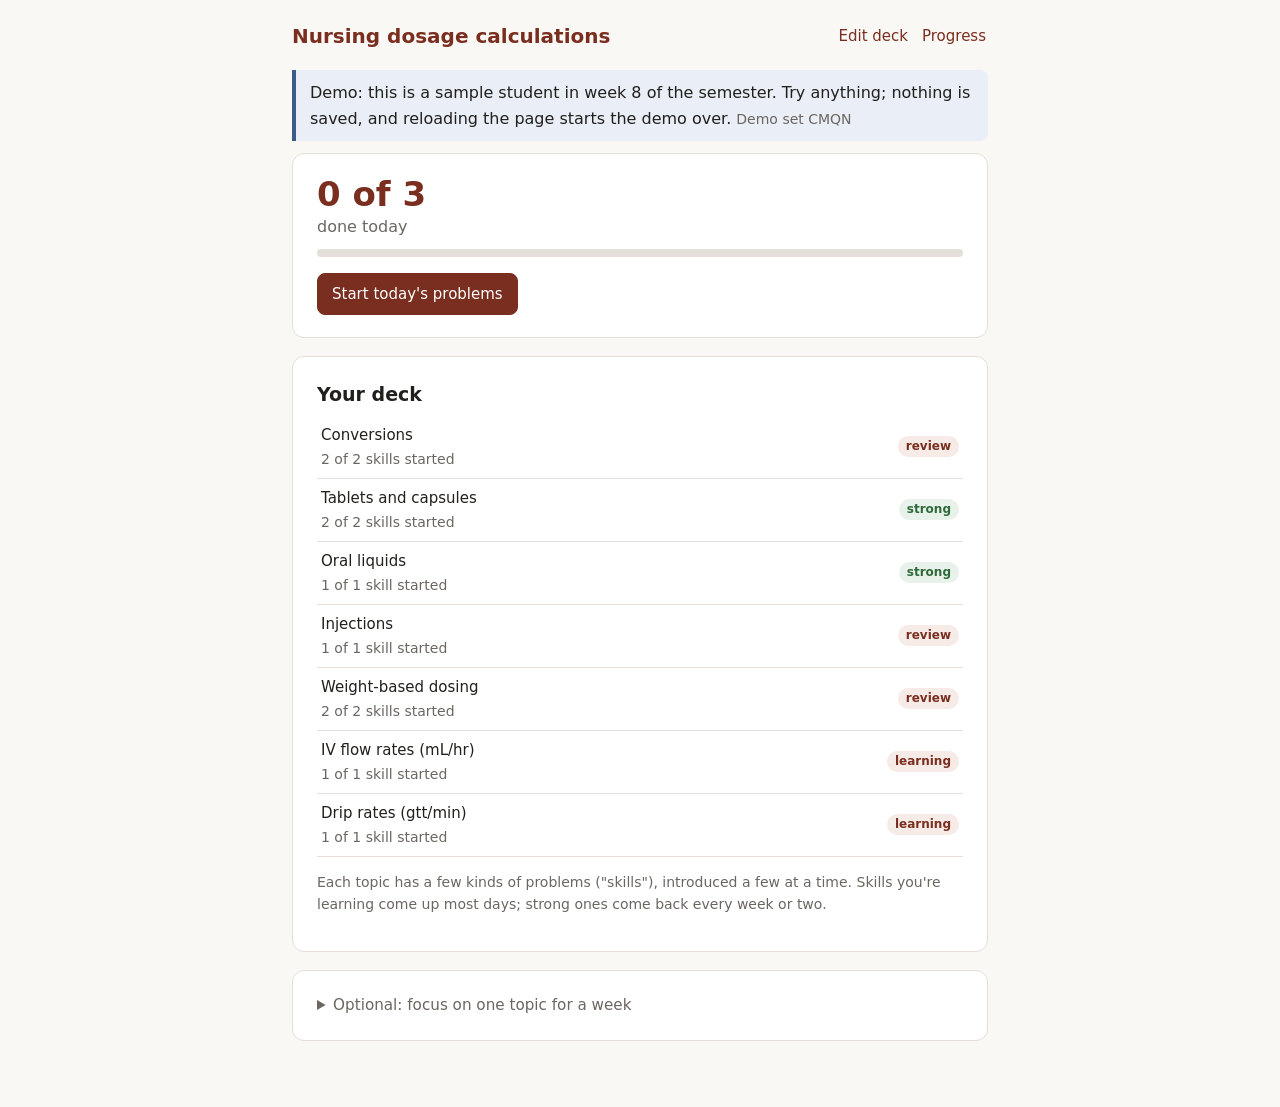
==== demo.html @ 54259c37 "Add files via upload" ====
<!doctype html>
<html lang="en">
<head>
<meta charset="utf-8">
<meta name="viewport" content="width=device-width, initial-scale=1">
<title>Nursing Dosage Calculations (demo)</title>
<link rel="stylesheet" href="vendor/katex/katex.min.css">
<link rel="stylesheet" href="style.css">
<script src="vendor/katex/katex.min.js"></script>
</head>
<body>
<div class="app" id="app"><p class="muted">Loading…</p></div>

<script src="loader.js"></script>
<script src="diagrams.js"></script>
<script src="labels.js"></script>
<script src="render.js"></script>
<script src="scheduler.js"></script>
<script src="config.js"></script>
<script src="telemetry.js"></script>
<script src="store.js"></script>
<script src="data/demo-state.js"></script>
<script src="app.js"></script>
</body>
</html>
---- style.css ----
/* Shared styles for the app (index.html) and the content preview (preview.html). */
:root {
  --bg: #faf8f5; --panel: #ffffff; --ink: #22201d; --muted: #6b6660; --line: #e4dfd8;
  --accent: #7a2e1f; --accent-soft: #f6ebe7; --ok: #2f6b3a; --ok-soft: #e8f2ea;
  --bad: #9a2a2a; --bad-soft: #f8e6e6; --check: #3c5a8a; --check-soft: #e9eef7;
  --liquid: #4a7fb5; --drug-stroke: none;
}
/* Dark palette: follows the system setting, and an explicit data-theme on the root wins both ways. */
@media (prefers-color-scheme: dark) {
  :root:not([data-theme="light"]) {
    --bg: #1b1a18; --panel: #24221f; --ink: #ece8e2; --muted: #a39d95; --line: #3a3733;
    --accent: #e58a72; --accent-soft: #3a2822; --ok: #8fcf9a; --ok-soft: #22312a;
    --bad: #f08c8c; --bad-soft: #3a2324; --check: #9db8e6; --check-soft: #232c3b;
    --liquid: #6fa3d9; --drug-stroke: var(--muted); color-scheme: dark;
  }
}
:root[data-theme="dark"] {
    --bg: #1b1a18; --panel: #24221f; --ink: #ece8e2; --muted: #a39d95; --line: #3a3733;
    --accent: #e58a72; --accent-soft: #3a2822; --ok: #8fcf9a; --ok-soft: #22312a;
    --bad: #f08c8c; --bad-soft: #3a2324; --check: #9db8e6; --check-soft: #232c3b;
    --liquid: #6fa3d9; --drug-stroke: var(--muted); color-scheme: dark;
}
.d-drug { stroke: var(--drug-stroke); stroke-width: 1; }
* { box-sizing: border-box; }
body { margin: 0; background: var(--bg); color: var(--ink);
       font: 16px/1.6 "Source Sans 3", system-ui, -apple-system, "Segoe UI", sans-serif; }
header { padding: 14px 20px; border-bottom: 1px solid var(--line); display: flex; gap: 16px;
         align-items: center; flex-wrap: wrap; }
header h1 { font-size: 18px; margin: 0; color: var(--accent); }
header .count { color: var(--muted); font-size: 14px; }
.layout { display: grid; grid-template-columns: 300px 1fr; min-height: calc(100vh - 56px); }
nav { border-right: 1px solid var(--line); padding: 12px; overflow-y: auto; max-height: calc(100vh - 56px); }
nav h3 { font-size: 13px; text-transform: uppercase; letter-spacing: .04em; color: var(--muted);
         margin: 14px 4px 6px; }
nav button { display: block; width: 100%; text-align: left; border: 0; background: none; color: var(--ink);
             padding: 6px 8px; border-radius: 6px; font: inherit; font-size: 14px; cursor: pointer; }
nav button:hover { background: var(--accent-soft); }
nav button.active { background: var(--accent-soft); color: var(--accent); font-weight: 600; }
nav .vmeta { color: var(--muted); font-size: 12px; }
main { padding: 24px clamp(16px, 4vw, 48px); max-width: 860px; }
.card { background: var(--panel); border: 1px solid var(--line); border-radius: 12px; padding: 22px 24px;
        margin-bottom: 18px; }
.pid { font: 13px ui-monospace, SFMono-Regular, Menlo, monospace; color: var(--muted);
       display: flex; justify-content: space-between; gap: 8px; flex-wrap: wrap; }
.pid a { color: var(--muted); }
.stem { font-size: 18px; margin: 10px 0 18px; }
.answer-row { display: flex; gap: 8px; align-items: center; flex-wrap: wrap; }
input[type=text] { font: inherit; padding: 8px 10px; border: 1px solid var(--line); border-radius: 8px;
                   background: var(--bg); color: var(--ink); width: 160px; }
.unit { color: var(--muted); }
button.btn { font: inherit; font-size: 15px; padding: 8px 14px; border-radius: 8px; cursor: pointer;
             border: 1px solid var(--accent); background: var(--accent); color: #fff; }
button.btn.ghost { background: transparent; color: var(--accent); }
.feedback { margin-top: 12px; padding: 10px 12px; border-radius: 8px; display: none; }
.feedback.ok { display: block; background: var(--ok-soft); color: var(--ok); }
.feedback.bad { display: block; background: var(--bad-soft); color: var(--bad); }
.tools { display: flex; gap: 8px; margin-top: 16px; flex-wrap: wrap; }
#solution { display: none; }
#solution.open { display: block; }
.blk-text { margin: 10px 0; }
.blk-section { margin: 16px 0; }
.blk-section .sec-head { margin: 0 0 4px; font-size: 17px; }
.sec-body { margin-left: 6px; padding-left: 18px; border-left: 2px solid var(--line); }
.sec-body > :first-child { margin-top: 6px; }
.blk-math { margin: 6px 0; overflow-x: auto; }
.blk-callout { margin: 10px 0; padding: 9px 13px; border-radius: 8px; border-left: 4px solid; }
.blk-callout.tag { background: var(--accent-soft); border-color: var(--accent); }
.blk-callout.check { background: var(--check-soft); border-color: var(--check); }
.blk-callout.warn { background: var(--bad-soft); border-color: var(--bad); }
.blk-table { border-collapse: collapse; margin: 10px 0; }
.blk-table th, .blk-table td { border: 1px solid var(--line); padding: 6px 10px; }
.blk-table td.hl { background: var(--accent-soft); font-weight: 600; }
.blk-diagram { margin: 14px 0; overflow-x: auto; }
.diagram { width: 100%; min-width: 460px; max-width: 620px; height: auto; display: block; }
.d-vessel { fill: none; stroke: var(--ink); stroke-width: 1.5; }
.d-liquid { fill: var(--liquid); opacity: .22; }
.d-drug { fill: #1d1b19; }
.d-drug-label { fill: #f4f1ec; font-size: 11px; }
.d-note { fill: var(--muted); font-size: 11px; font-style: italic; }
.d-label { fill: var(--muted); font-size: 14px; }
.d-conc { fill: var(--ink); font-size: 16px; font-weight: 600; }
.d-total { fill: var(--ink); font-size: 15px; }
.d-op { fill: var(--muted); font-size: 30px; }
.unknown { fill: var(--accent); font-weight: 700; }
details { margin-top: 10px; }
summary { cursor: pointer; color: var(--muted); }
pre { font-size: 13px; background: var(--bg); padding: 10px; border-radius: 8px; overflow-x: auto; }
@media (max-width: 760px) {
  .layout { grid-template-columns: 1fr; }
  nav { max-height: 240px; border-right: 0; border-bottom: 1px solid var(--line); }
}

/* ---------- App ---------- */
.app { max-width: 760px; margin: 0 auto; padding: 20px clamp(16px, 4vw, 32px) 48px; }
.app-head { display: flex; justify-content: space-between; align-items: center; gap: 12px; margin-bottom: 18px; }
.app-head h1 { font-size: 20px; margin: 0; color: var(--accent); }
.linkbtn { background: none; border: 0; color: var(--accent); font: inherit; font-size: 15px; cursor: pointer; padding: 4px 2px; }
.linkbtn:hover { text-decoration: underline; }
h2 { font-size: 19px; margin: 0 0 6px; }
.muted { color: var(--muted); }
.small { font-size: 14px; }
.notice { background: var(--check-soft); border-left: 4px solid var(--check); padding: 10px 14px; border-radius: 0 8px 8px 0; margin: 12px 0; }
.topic-list { list-style: none; padding: 0; margin: 12px 0; }
.topic-list li { display: flex; gap: 12px; align-items: flex-start; padding: 10px 4px; border-bottom: 1px solid var(--line); }
.topic-list li:last-child { border-bottom: 0; }
.topic-list input[type=checkbox] { width: 20px; height: 20px; margin-top: 3px; accent-color: var(--accent); flex: none; }
.topic-list label { flex: 1; cursor: pointer; }
.topic-list .tname { font-weight: 600; }
.topic-list .soon { opacity: .55; }
.badge { display: inline-block; font-size: 12px; padding: 1px 8px; border-radius: 999px; margin-left: 6px;
         background: var(--accent-soft); color: var(--accent); font-weight: 600; vertical-align: 2px; }
.badge.gray { background: var(--line); color: var(--muted); }
.badge.ok { background: var(--ok-soft); color: var(--ok); }
.row { display: flex; gap: 10px; align-items: center; flex-wrap: wrap; }
select { font: inherit; padding: 7px 34px 7px 12px; border-radius: 8px; border: 1px solid var(--line); color: var(--ink);
  -webkit-appearance: none; appearance: none; line-height: 1.3;
  background: var(--panel) url("data:image/svg+xml,%3Csvg xmlns='http://www.w3.org/2000/svg' width='12' height='8' viewBox='0 0 12 8'%3E%3Cpath d='M1 1l5 5 5-5' fill='none' stroke='%23888' stroke-width='1.6'/%3E%3C/svg%3E") no-repeat right 12px center; }
.today-count { font-size: 34px; font-weight: 700; color: var(--accent); line-height: 1.1; }
.progress { height: 8px; border-radius: 99px; background: var(--line); overflow: hidden; margin: 10px 0 16px; }
.progress > div { height: 100%; background: var(--accent); border-radius: 99px; transition: width .3s; }
.status-table { width: 100%; border-collapse: collapse; font-size: 15px; }
.status-table td { padding: 7px 4px; border-bottom: 1px solid var(--line); }
.status-table td:last-child { text-align: right; }
.rating { margin-top: 14px; }
.rating p { margin: 0 0 8px; font-weight: 600; }
.rating .row button { flex: 1; min-width: 120px; }
.rating .hint { display: block; font-size: 12px; font-weight: 400; opacity: .85; }
button.btn:disabled { opacity: .45; cursor: default; }
.problem-meta { display: flex; justify-content: space-between; gap: 8px; flex-wrap: wrap;
                font-size: 13px; color: var(--muted); margin-bottom: 4px; }
.problem-meta .pid { font-family: ui-monospace, SFMono-Regular, Menlo, monospace; }
.problem-meta a { color: var(--muted); }
.viewed-note { font-size: 14px; color: var(--muted); margin-top: 8px; }
.danger { color: var(--bad); }
input[type=file] { font: inherit; font-size: 14px; }
h3.collection { margin: 18px 0 0; font-size: .8rem; text-transform: uppercase; letter-spacing: .06em; color: var(--muted, #666); }
#catchUp { width: 20px; height: 20px; accent-color: var(--accent); flex: none; }
label[for=catchUp] .muted { display: block; font-weight: 400; }
.check-row { display: flex; gap: 12px; align-items: flex-start; margin: 14px 0 6px; }
.check-row label { cursor: pointer; }
.d-side { fill: var(--ink); font-size: 14px; }
.d-xline { stroke: var(--muted); stroke-width: 1.5; }
.d-xbox { fill: var(--bg, #fff); stroke: var(--line); }
.d-parts { fill: var(--accent); font-size: 15px; font-weight: 700; }
.d-srband { fill: var(--accent); opacity: .35; }
.d-errband { fill: none; stroke: var(--accent); stroke-width: 1.5; stroke-dasharray: 4 3; }
details.quiet > summary { cursor: pointer; color: var(--muted); font-size: .95rem; }
details.quiet[open] > summary { margin-bottom: 8px; }

/* Order card and drug label shown with a problem */
.stem:empty { display: none; }
.given { display: flex; flex-wrap: wrap; gap: 12px; align-items: flex-start; margin: 0 0 16px; }
.order-card { flex: 1 1 220px; min-width: 0; border: 1px solid var(--line, #d0d4d8); border-left: 4px solid var(--accent, #2f6b57);
  border-radius: 4px; padding: 10px 14px; font-size: 16px; }
.order-card b { display: block; font-size: 11px; letter-spacing: .08em; text-transform: uppercase; opacity: .7; }
.order-card div + b { margin-top: 6px; }
.label-wrap { flex: 1 1 340px; min-width: 0; background: #f2f2ee; border-radius: 6px; padding: 10px; display: flex; justify-content: center; }
.label-wrap svg.druglabel { max-width: 100%; height: auto; display: block; }
.question { font-size: 18px; font-weight: 600; margin: 0 0 16px; }
.blk-section .sec-head strong:first-child { letter-spacing: .02em; }
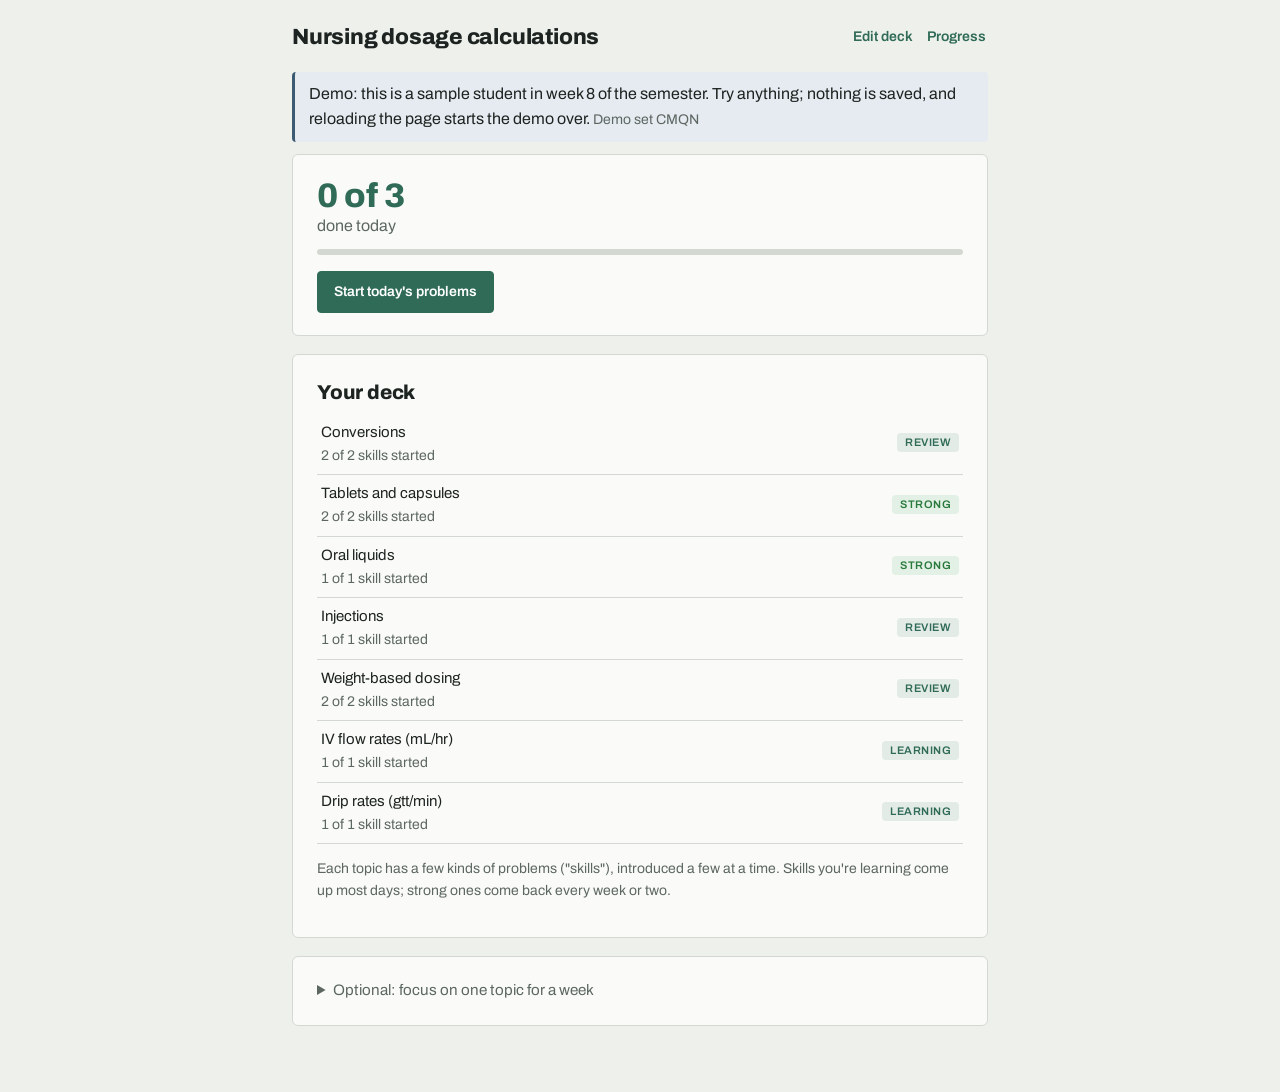
==== commit f05ea395: "Add files via upload" ====
--- a/demo.html
+++ b/demo.html
@@ -4,6 +4,8 @@
 <meta charset="utf-8">
 <meta name="viewport" content="width=device-width, initial-scale=1">
 <title>Nursing Dosage Calculations (demo)</title>
+<link rel="preconnect" href="https://fonts.googleapis.com">
+<link rel="stylesheet" href="https://fonts.googleapis.com/css2?family=Archivo:wght@400;600;800&family=IBM+Plex+Mono:wght@400;500&display=swap">
 <link rel="stylesheet" href="vendor/katex/katex.min.css">
 <link rel="stylesheet" href="style.css">
 <script src="vendor/katex/katex.min.js"></script>
--- a/style.css
+++ b/style.css
@@ -1,24 +1,25 @@
 /* Shared styles for the app (index.html) and the content preview (preview.html). */
+/* ===== Palette (per project). Nursing: green. Everything below the palette is shared design. ===== */
 :root {
-  --bg: #faf8f5; --panel: #ffffff; --ink: #22201d; --muted: #6b6660; --line: #e4dfd8;
-  --accent: #7a2e1f; --accent-soft: #f6ebe7; --ok: #2f6b3a; --ok-soft: #e8f2ea;
-  --bad: #9a2a2a; --bad-soft: #f8e6e6; --check: #3c5a8a; --check-soft: #e9eef7;
-  --liquid: #4a7fb5; --drug-stroke: none;
+  --bg: #eef0ec; --panel: #fafbf8; --ink: #1d2320; --muted: #5d6762; --line: #d3d8d2;
+  --accent: #2f6b57; --accent-soft: #e2ebe5; --ok: #2a7a3d; --ok-soft: #e3f0e5;
+  --bad: #a33b2b; --bad-soft: #f6e5e1; --check: #3d5a73; --check-soft: #e5ebf0;
+  --liquid: #4a7fb5; --drug-stroke: none; --on-accent: #ffffff;
 }
 /* Dark palette: follows the system setting, and an explicit data-theme on the root wins both ways. */
 @media (prefers-color-scheme: dark) {
   :root:not([data-theme="light"]) {
-    --bg: #1b1a18; --panel: #24221f; --ink: #ece8e2; --muted: #a39d95; --line: #3a3733;
-    --accent: #e58a72; --accent-soft: #3a2822; --ok: #8fcf9a; --ok-soft: #22312a;
-    --bad: #f08c8c; --bad-soft: #3a2324; --check: #9db8e6; --check-soft: #232c3b;
-    --liquid: #6fa3d9; --drug-stroke: var(--muted); color-scheme: dark;
+    --bg: #161a18; --panel: #202623; --ink: #e6ebe7; --muted: #9aa49f; --line: #343c38;
+    --accent: #7cc2a6; --accent-soft: #28332e; --ok: #8fcf9a; --ok-soft: #22312a;
+    --bad: #f08a78; --bad-soft: #3a2522; --check: #9db8d6; --check-soft: #232c35;
+    --liquid: #6fa3d9; --drug-stroke: var(--muted); --on-accent: #0f1f19; color-scheme: dark;
   }
 }
 :root[data-theme="dark"] {
-    --bg: #1b1a18; --panel: #24221f; --ink: #ece8e2; --muted: #a39d95; --line: #3a3733;
-    --accent: #e58a72; --accent-soft: #3a2822; --ok: #8fcf9a; --ok-soft: #22312a;
-    --bad: #f08c8c; --bad-soft: #3a2324; --check: #9db8e6; --check-soft: #232c3b;
-    --liquid: #6fa3d9; --drug-stroke: var(--muted); color-scheme: dark;
+    --bg: #161a18; --panel: #202623; --ink: #e6ebe7; --muted: #9aa49f; --line: #343c38;
+    --accent: #7cc2a6; --accent-soft: #28332e; --ok: #8fcf9a; --ok-soft: #22312a;
+    --bad: #f08a78; --bad-soft: #3a2522; --check: #9db8d6; --check-soft: #232c35;
+    --liquid: #6fa3d9; --drug-stroke: var(--muted); --on-accent: #0f1f19; color-scheme: dark;
 }
 .d-drug { stroke: var(--drug-stroke); stroke-width: 1; }
 * { box-sizing: border-box; }
@@ -147,14 +148,75 @@
 details.quiet > summary { cursor: pointer; color: var(--muted); font-size: .95rem; }
 details.quiet[open] > summary { margin-bottom: 8px; }
 
-/* Order card and drug label shown with a problem */
+/* Order card and drug label shown with a problem: stacked, so the label gets the full width */
 .stem:empty { display: none; }
-.given { display: flex; flex-wrap: wrap; gap: 12px; align-items: flex-start; margin: 0 0 16px; }
-.order-card { flex: 1 1 220px; min-width: 0; border: 1px solid var(--line, #d0d4d8); border-left: 4px solid var(--accent, #2f6b57);
+.given { display: flex; flex-direction: column; gap: 12px; margin: 0 0 16px; }
+.order-card { border: 1px solid var(--line); border-left: 4px solid var(--accent);
   border-radius: 4px; padding: 10px 14px; font-size: 16px; }
-.order-card b { display: block; font-size: 11px; letter-spacing: .08em; text-transform: uppercase; opacity: .7; }
+.order-card b { display: block; font-size: 11px; letter-spacing: .08em; text-transform: uppercase; color: var(--muted); }
 .order-card div + b { margin-top: 6px; }
-.label-wrap { flex: 1 1 340px; min-width: 0; background: #f2f2ee; border-radius: 6px; padding: 10px; display: flex; justify-content: center; }
+.label-wrap { position: relative; display: flex; justify-content: center; width: 100%; background: #f2f2ee; border: 0;
+  border-radius: 6px; padding: 10px; cursor: zoom-in; font: inherit; }
+.label-wrap:focus-visible { outline: 2px solid var(--accent); outline-offset: 2px; }
 .label-wrap svg.druglabel { max-width: 100%; height: auto; display: block; }
+.zoom-hint { position: absolute; right: 8px; bottom: 6px; font-size: 12px; color: #444; background: rgba(255,255,255,.85);
+  padding: 2px 8px; border-radius: 10px; }
+.label-zoom { position: fixed; inset: 0; z-index: 50; background: rgba(20,20,20,.88); display: flex; align-items: center;
+  justify-content: center; padding: max(16px, env(safe-area-inset-top, 0px)) max(16px, env(safe-area-inset-right, 0px))
+  max(16px, env(safe-area-inset-bottom, 0px)) max(16px, env(safe-area-inset-left, 0px)); cursor: zoom-out; overflow: auto; }
+.label-zoom svg { width: min(96vw, 1400px); max-height: 92vh; height: auto; background: #fff; border-radius: 6px; }
+.zoom-close { position: fixed; top: max(12px, env(safe-area-inset-top, 0px)); right: max(12px, env(safe-area-inset-right, 0px));
+  font: 600 14px inherit; background: #fff; color: #111; border: 0; border-radius: 4px; padding: 8px 14px; cursor: pointer; }
 .question { font-size: 18px; font-weight: 600; margin: 0 0 16px; }
-.blk-section .sec-head strong:first-child { letter-spacing: .02em; }
+
+/* ===================================================================================
+   Design layer v1. Shared by every project (pharmacy, nursing, ...): copy this block
+   unchanged. Only the palette at the top of this file differs between projects.
+   Fonts: Archivo (text) and IBM Plex Mono (IDs), linked in each page's <head>; without
+   internet the page falls back to Arial / the system monospace font.
+   =================================================================================== */
+:root { --f-body: "Archivo", "Helvetica Neue", Arial, sans-serif;
+        --f-mono: "IBM Plex Mono", ui-monospace, SFMono-Regular, Menlo, monospace;
+        --radius: 6px; --radius-sm: 4px; }
+body { font: 16px/1.55 var(--f-body); }
+
+/* Headings: heavy, tight, in ink; small labels: uppercase, letter-spaced, muted */
+h1, h2, .app-head h1, header h1 { font-family: var(--f-body); font-weight: 800; letter-spacing: -.01em; color: var(--ink); }
+.app-head h1 { font-size: 22px; }
+header h1 { font-size: 19px; }
+h2 { font-size: 20px; }
+nav h3, h3.collection, .order-card b, .problem-meta { font-weight: 600; font-size: 12px; letter-spacing: .08em;
+  text-transform: uppercase; color: var(--muted); }
+.pid, .problem-meta .pid, pre { font-family: var(--f-mono); letter-spacing: 0; text-transform: none; }
+
+/* Surfaces: one border, a small radius, no shadow */
+.card { border-radius: var(--radius); }
+.feedback, .notice, .blk-callout, pre { border-radius: var(--radius-sm); }
+.notice { border-left-width: 3px; }
+.blk-callout { border-left-width: 3px; }
+
+/* Controls */
+button.btn { border-radius: var(--radius-sm); font-weight: 600; font-size: 14px; padding: 9px 16px; color: var(--on-accent, #fff); }
+button.btn.ghost { border-color: var(--line); background: transparent; color: var(--accent); }
+button.btn.ghost:hover:not(:disabled) { border-color: var(--accent); }
+button.btn:focus-visible, .linkbtn:focus-visible, nav button:focus-visible, select:focus-visible {
+  outline: 2px solid var(--accent); outline-offset: 2px; }
+input[type=text], select { border-radius: var(--radius-sm); background-color: var(--panel); }
+input[type=text]:focus { outline: 2px solid var(--accent); outline-offset: 0; border-color: var(--accent); }
+.linkbtn { font-weight: 600; font-size: 14px; }
+nav button { border-radius: var(--radius-sm); }
+.badge { border-radius: var(--radius-sm); font-size: 11px; letter-spacing: .04em; text-transform: uppercase; }
+.today-count { font-weight: 800; font-variant-numeric: tabular-nums; }
+.progress { height: 6px; }
+.status-table td, .blk-table td { font-variant-numeric: tabular-nums; }
+
+/* Worked solutions: steps separated by rules; each step's name as a small uppercase accent label */
+.blk-section { margin: 0; padding: 12px 0; }
+.blk-section + .blk-section { border-top: 1px solid var(--line); }
+.blk-section .sec-head { font-size: 15px; }
+.blk-section .sec-head strong:first-child { font-size: 12px; letter-spacing: .08em; text-transform: uppercase;
+  color: var(--accent); margin-right: 2px; }
+.sec-body { margin-left: 0; padding-left: 0; border-left: 0; }
+#solution > .blk-text:last-child { margin-top: 14px; }
+#solution > .blk-text:last-child strong { display: inline-block; background: var(--accent-soft); color: var(--ink);
+  padding: 5px 12px; border-radius: var(--radius-sm); }
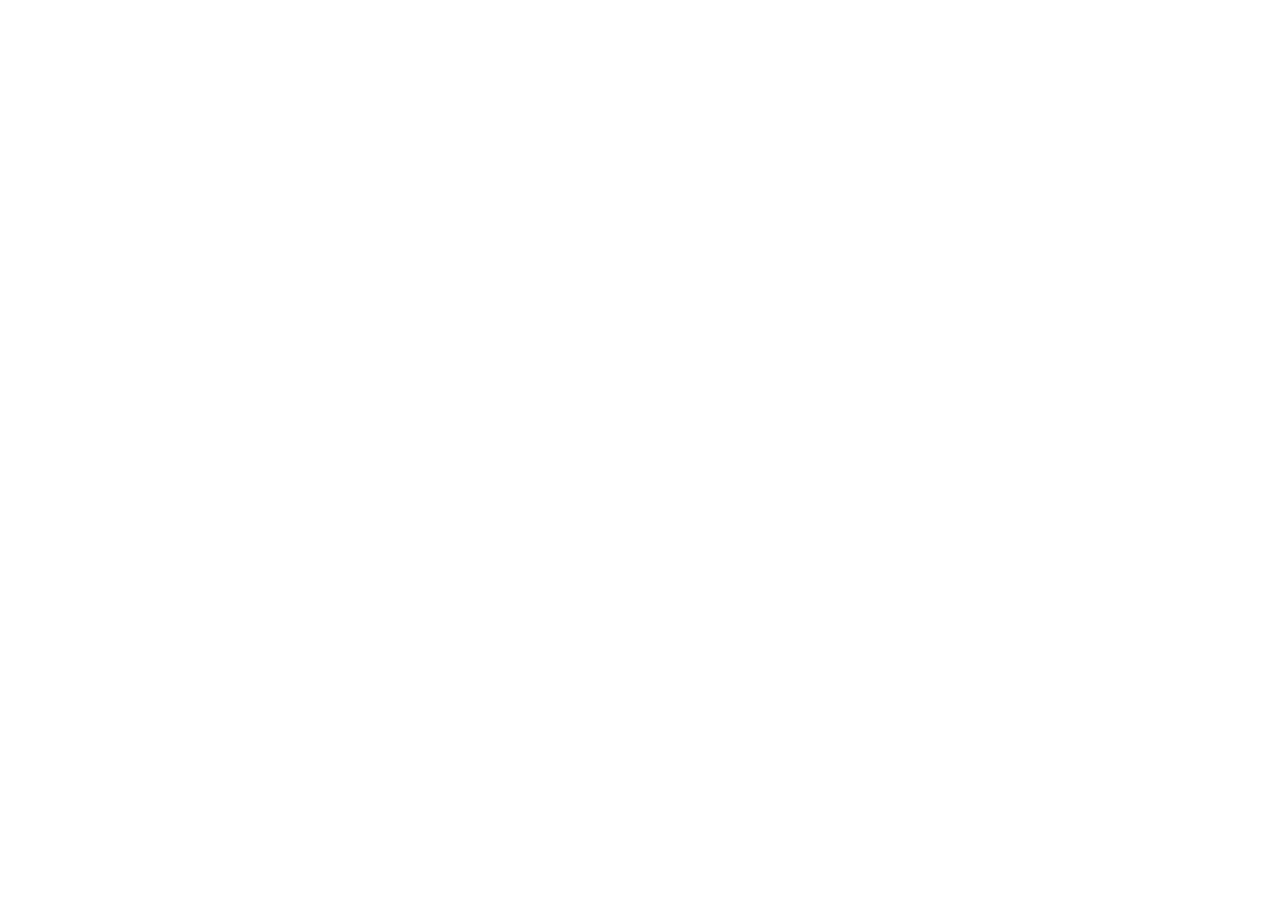
==== commit 5cbeaae9: "Add files via upload" ====
--- a/demo.html
+++ b/demo.html
@@ -3,25 +3,14 @@
 <head>
 <meta charset="utf-8">
 <meta name="viewport" content="width=device-width, initial-scale=1">
-<title>Nursing Dosage Calculations (demo)</title>
-<link rel="preconnect" href="https://fonts.googleapis.com">
-<link rel="stylesheet" href="https://fonts.googleapis.com/css2?family=Archivo:wght@400;600;800&family=IBM+Plex+Mono:wght@400;500&display=swap">
-<link rel="stylesheet" href="vendor/katex/katex.min.css">
-<link rel="stylesheet" href="style.css">
-<script src="vendor/katex/katex.min.js"></script>
+<title>Nursing Dosage Calculations has moved</title>
+<meta http-equiv="refresh" content="0; url=https://wallaceterrywayne.github.io/practicecalcs/nursing/demo.html">
+<link rel="canonical" href="https://wallaceterrywayne.github.io/practicecalcs/nursing/demo.html">
+<script>location.replace("https://wallaceterrywayne.github.io/practicecalcs/nursing/demo.html");</script>
+<style>body{font:17px/1.6 system-ui,-apple-system,"Segoe UI",sans-serif;max-width:560px;margin:56px auto;padding:0 20px;color:#1d2320;background:#f4f5f2}a{color:#2f6b57}</style>
 </head>
 <body>
-<div class="app" id="app"><p class="muted">Loading…</p></div>
-
-<script src="loader.js"></script>
-<script src="diagrams.js"></script>
-<script src="labels.js"></script>
-<script src="render.js"></script>
-<script src="scheduler.js"></script>
-<script src="config.js"></script>
-<script src="telemetry.js"></script>
-<script src="store.js"></script>
-<script src="data/demo-state.js"></script>
-<script src="app.js"></script>
+<h1>Nursing Dosage Calculations has moved</h1>
+<p>The app is now at <a href="https://wallaceterrywayne.github.io/practicecalcs/nursing/demo.html">https://wallaceterrywayne.github.io/practicecalcs/nursing/demo.html</a>. If you aren't taken there automatically, follow that link, and update any bookmark.</p>
 </body>
 </html>
